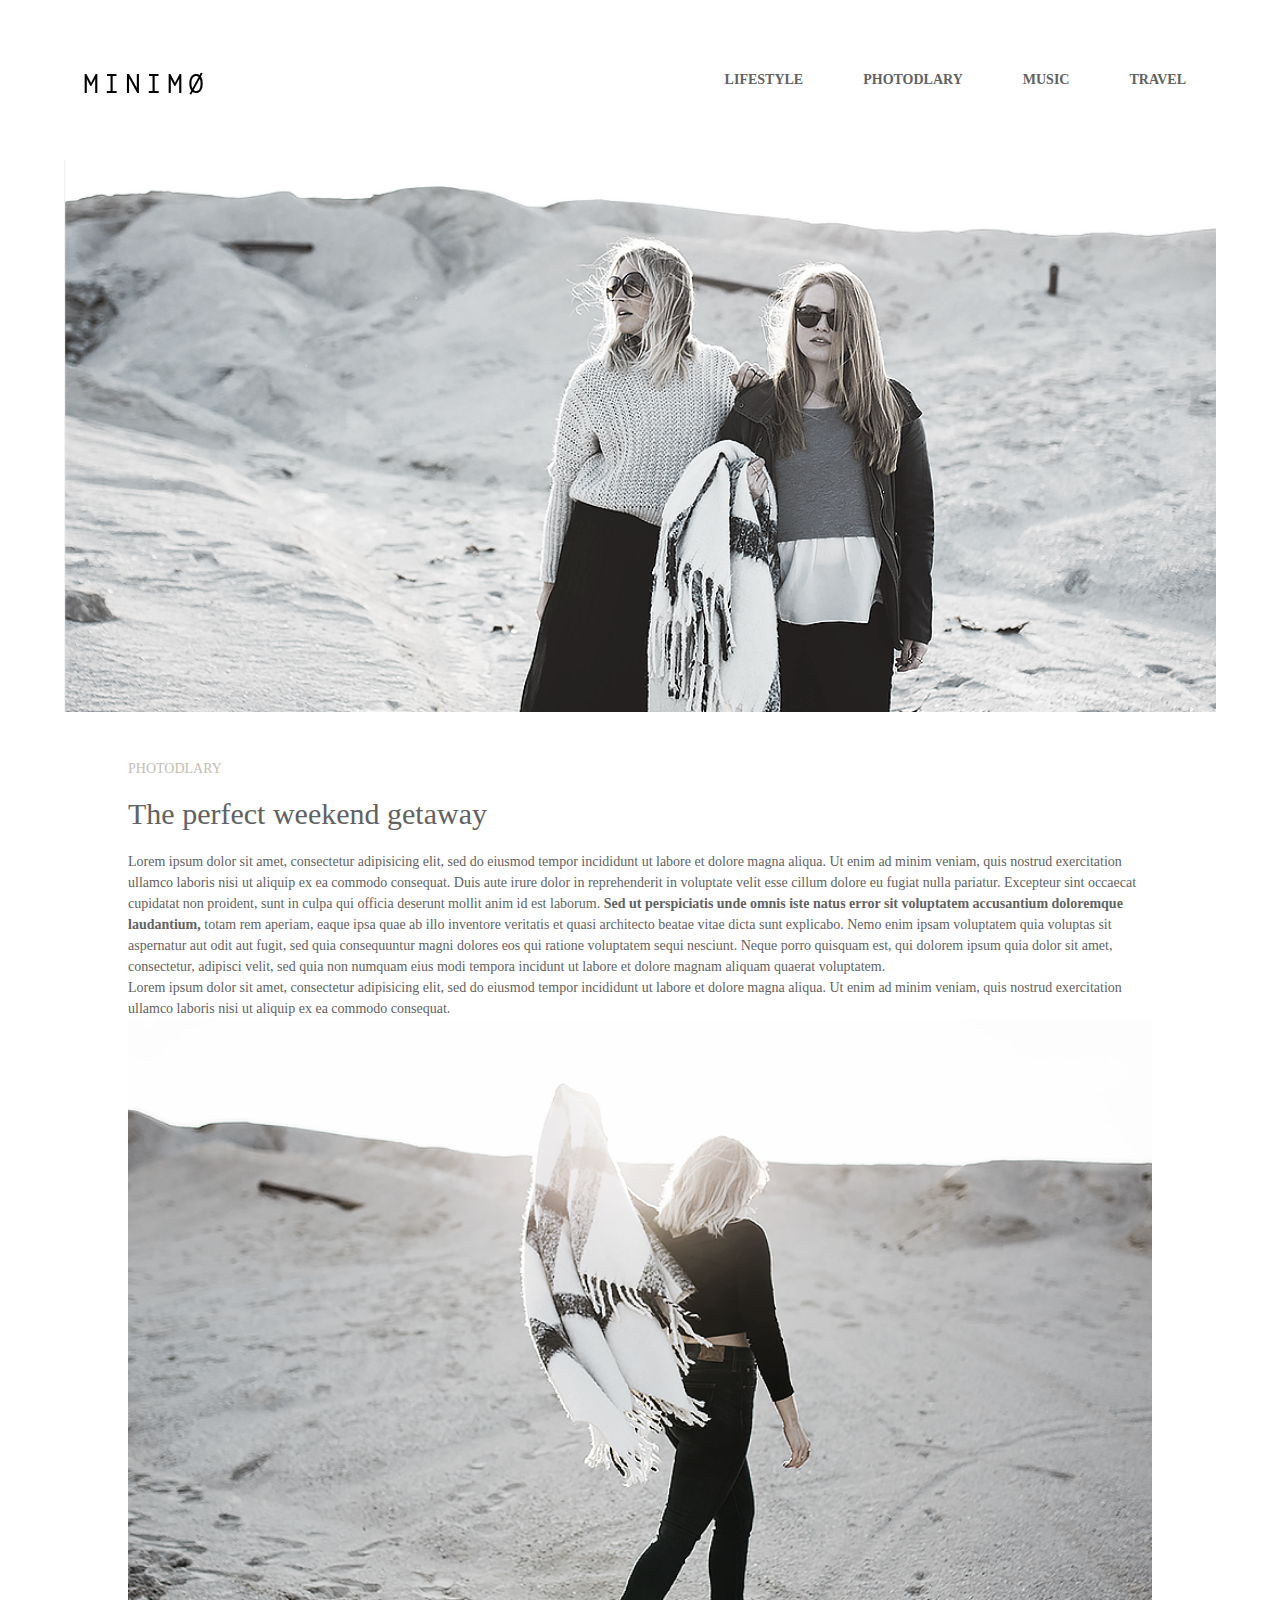
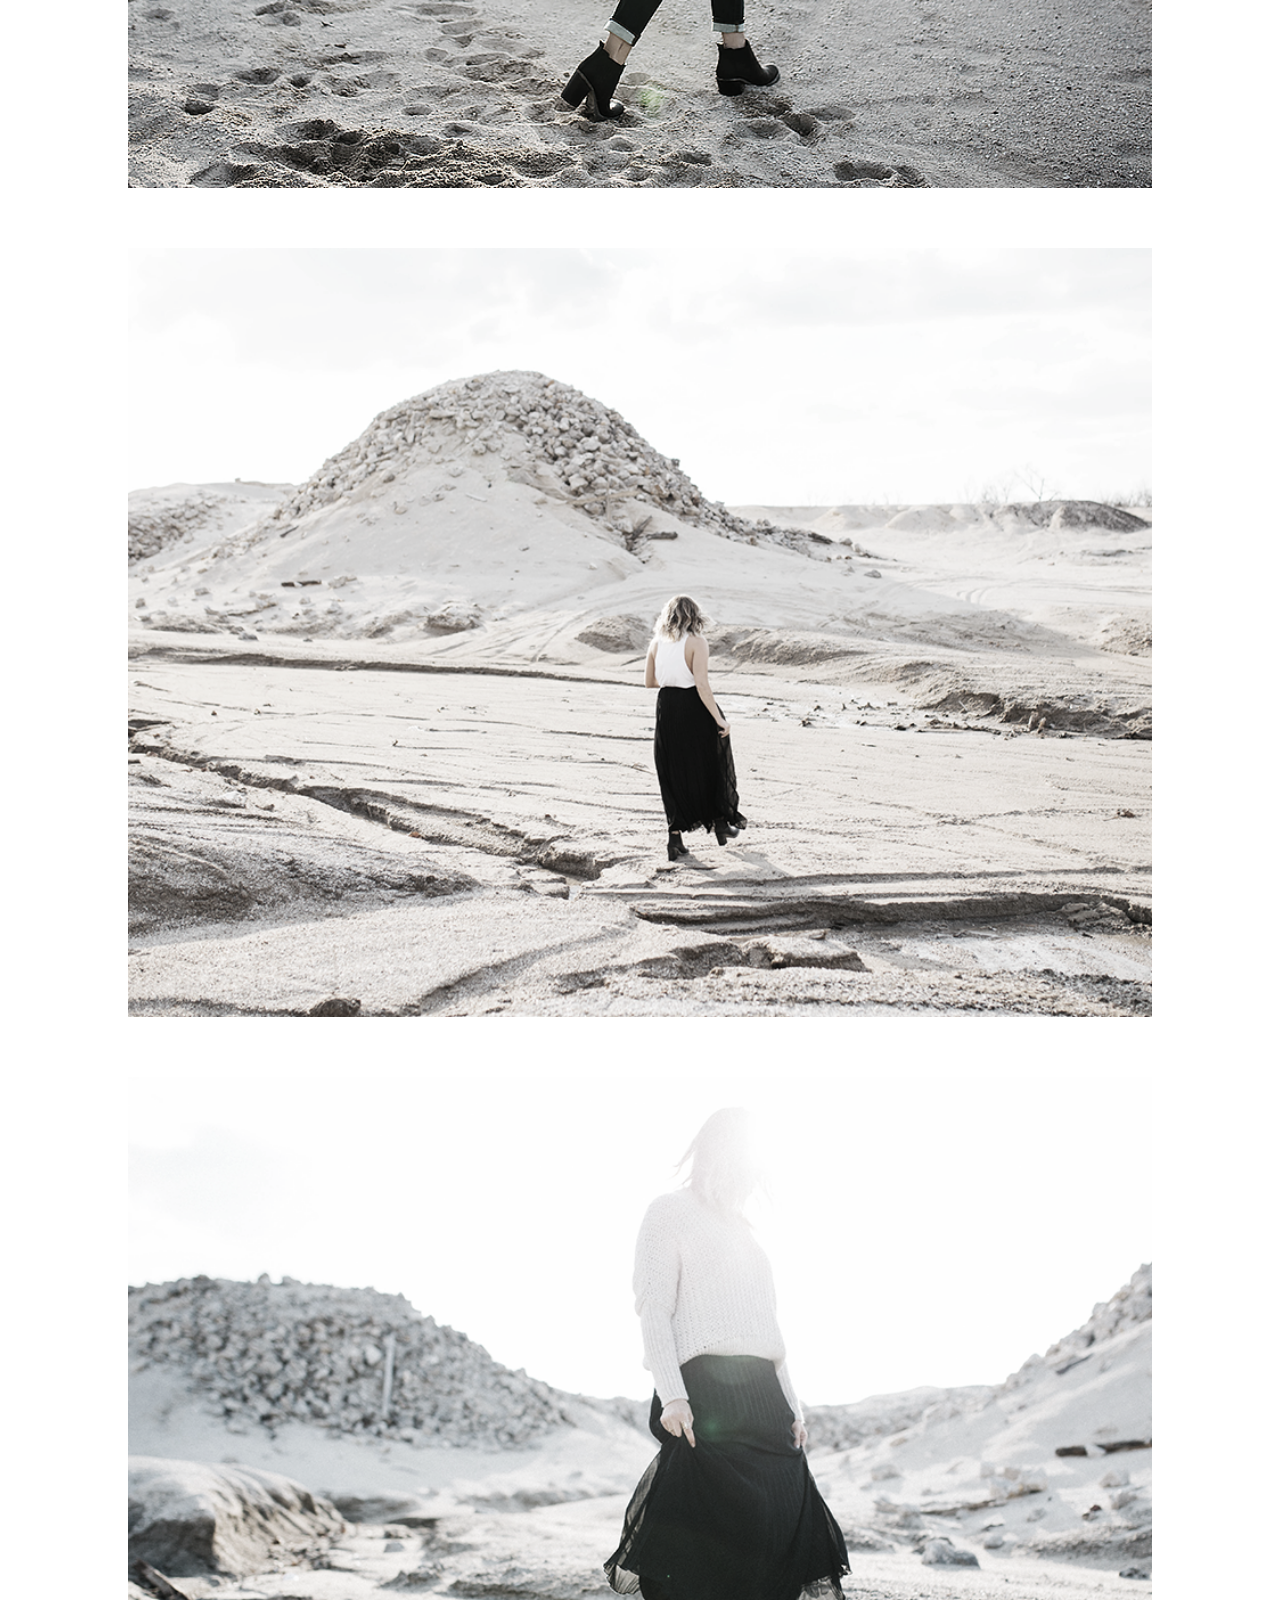
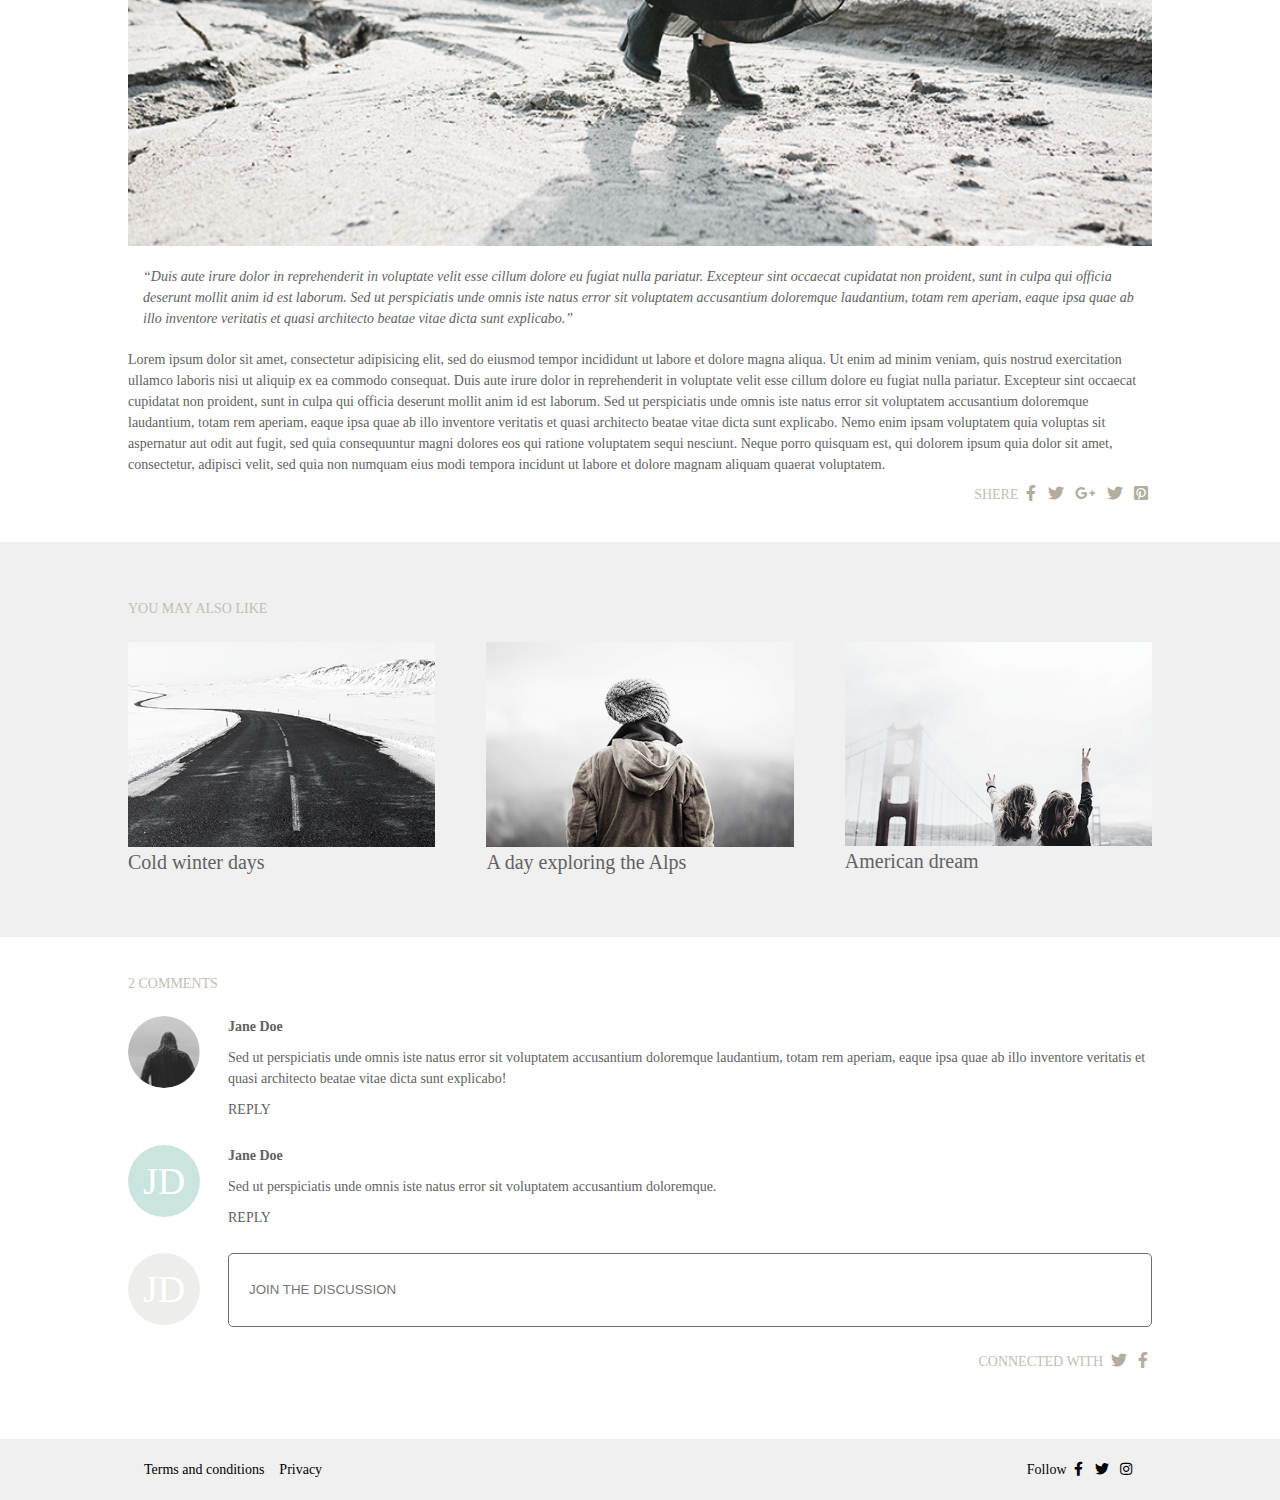
==== full-size.html @ 994823ac "ファイル追加" ====
<!DOCTYPE html>
<html lang="ja">

<head>
    <meta charset="UTF-8">
    <link rel="stylesheet" href="css/normalize.css">
    <link rel="stylesheet" href="css/style.css">
    <link rel="stylesheet" href="https://use.fontawesome.com/releases/v5.6.3/css/all.css">
    <meta name="viewport" content="width=device-width, initial-scale=1.0">
    <title>MINIMO</title>
</head>

<body>
    <header class="header">
        <div class="header-inner">
            <div class="header-logo">
                <a href="#">
                    <h1 class="header-ttl">
                        <img class="header-logo-img" src="img/minimo_logo.png" alt="">
                    </h1>
                </a>
            </div>
            <div class="header-menu">
                <menu>
                    <ul>
                        <li><a href="#">LIFESTYLE</a></li>
                        <li><a href="#">PHOTODLARY</a></li>
                        <li><a href="#">MUSIC</a></li>
                        <li><a href="#">TRAVEL</a></li>
                    </ul>
                </menu>
            </div>
        </div>
    </header>
    <section class="top-pic">
        <img src="img/cover_image.png" alt="">
    </section>

    <section class="photodiary">
        <div class="container">

            <h2 class="section-ttl">PHOTODLARY</h2>
            <h3 class="photodiary-ttl">The perfect weekend getaway</h3>
            <p>
                Lorem ipsum dolor sit amet, consectetur adipisicing elit,
                sed do eiusmod tempor incididunt ut labore et dolore magna aliqua.
                Ut enim ad minim veniam, quis nostrud exercitation ullamco laboris nisi ut aliquip ex ea commodo
                consequat.
                Duis aute irure dolor in reprehenderit in voluptate velit esse cillum dolore eu fugiat nulla pariatur.
                Excepteur sint occaecat cupidatat non proident, sunt in culpa qui officia deserunt mollit anim id est
                laborum.
                <b>Sed ut perspiciatis unde omnis iste natus error sit voluptatem accusantium doloremque laudantium,</b>
                totam rem aperiam,
                eaque ipsa quae ab illo inventore veritatis et quasi architecto beatae vitae dicta sunt explicabo.
                Nemo enim ipsam voluptatem quia voluptas sit aspernatur aut odit aut fugit, sed quia consequuntur magni
                dolores eos qui ratione voluptatem sequi nesciunt.
                Neque porro quisquam est, qui dolorem ipsum quia dolor sit amet, consectetur, adipisci velit,
                sed quia non numquam eius modi tempora incidunt ut labore et dolore magnam aliquam quaerat voluptatem.
            </p>
            <p>
                Lorem ipsum dolor sit amet, consectetur adipisicing elit, sed do eiusmod tempor incididunt ut labore et
                dolore magna aliqua. Ut enim ad minim veniam,
                quis nostrud exercitation ullamco laboris nisi ut aliquip ex ea commodo consequat.
            </p>
            <img class="mb-60" src="img/cover-image2.png" alt="">
            <img class="mb-60" src="img/Rettangolo 12.png" alt="">
            <img src="img/cover_image4.png" alt="砂漠を歩く女性の写真">
            <div class="itaric-wrapper">
                <i>
                    “Duis aute irure dolor in reprehenderit in voluptate velit esse cillum dolore eu fugiat nulla
                    pariatur.
                    Excepteur sint occaecat cupidatat non proident, sunt in culpa qui officia deserunt mollit anim id
                    est laborum.
                    Sed ut perspiciatis unde omnis iste natus error sit voluptatem accusantium doloremque laudantium,
                    totam rem aperiam, eaque ipsa quae ab illo inventore veritatis et quasi architecto beatae vitae
                    dicta sunt explicabo.”
                </i>
            </div>

            <p>
                Lorem ipsum dolor sit amet, consectetur adipisicing elit,
                sed do eiusmod tempor incididunt ut labore et dolore magna aliqua.
                Ut enim ad minim veniam, quis nostrud exercitation ullamco laboris nisi ut aliquip ex ea commodo
                consequat.
                Duis aute irure dolor in reprehenderit in voluptate velit esse cillum dolore eu fugiat nulla pariatur.
                Excepteur sint occaecat cupidatat non proident, sunt in culpa qui officia deserunt mollit anim id est
                laborum.
                Sed ut perspiciatis unde omnis iste natus error sit voluptatem accusantium doloremque laudantium,
                totam rem aperiam, eaque ipsa quae ab illo inventore veritatis et quasi architecto beatae vitae dicta
                sunt explicabo.
                Nemo enim ipsam voluptatem quia voluptas sit aspernatur aut odit aut fugit,
                sed quia consequuntur magni dolores eos qui ratione voluptatem sequi nesciunt.
                Neque porro quisquam est, qui dolorem ipsum quia dolor sit amet, consectetur, adipisci velit,
                sed quia non numquam eius modi tempora incidunt ut labore et dolore magnam aliquam quaerat voluptatem.
            </p>
            <div class="shere-wrapper">
                SHERE
                <i class="icon fab fa-facebook-f"></i>
                <i class="icon fab fa-twitter"></i>
                <i class="icon fab fa-google-plus-g"></i>
                <i class="icon fab fa-twitter"></i>
                <i class="icon fab fa-pinterest-square"></i>
            </div>
        </div>
    </section>

    <section class="recommend">
        <div class="container">
            <h2 class="section-ttl">YOU MAY ALSO LIKE</h2>
            <div class="flex-wrapper">
                <div class="recommend-content">
                    <img src="img/image6.png" alt="">
                    <h3>Cold winter days</h3>
                </div>
                <div class="recommend-content">
                    <img src="img/image4.png" alt="">
                    <h3>A day exploring the Alps</h3>
                </div>
                <div class="recommend-content">
                    <img src="img/image3.png" alt="">
                    <h3>American dream</h3>
                </div>
            </div>
        </div>
    </section>

    <section class="comment">
        <div class="container">
            <div class="comments-num">2 COMMENTS</div>
            <div class="comment-wrapper">
                <div class="comment-userpic">
                    <img class="user-icon" src="img/Livello2.png" alt="user icon">
                </div>
                <div class="comment-content">
                    <div class="user-name">
                        Jane Doe
                    </div>
                    <p class="comment-content-txt">
                        Sed ut perspiciatis unde omnis iste natus error sit voluptatem accusantium doloremque laudantium, totam rem aperiam, eaque ipsa quae ab illo inventore veritatis et quasi architecto beatae vitae dicta sunt explicabo!
                    </p>
                    <div class="comment-content-repiy">
                        <a href="#">REPLY</a>
                    </div>
                </div>
            </div>
            <div class="comment-wrapper">
                <div class="comment-userpic">
                    <div class="user-icon user-icon-green">JD</div>
                </div>
                <div class="comment-content">
                    <div class="user-name">
                        Jane Doe
                    </div>
                    <p class="comment-content-txt">
                        Sed ut perspiciatis unde omnis iste natus error sit voluptatem accusantium doloremque.
                    </p>
                    <div class="comment-content-repiy">
                        <a href="#">REPLY</a>
                    </div>
                </div>
            </div>
            <div class="comment-wrapper">
                <div class="comment-userpic">
                    <div class="user-icon">JD</div>
                </div>
                <div class="comment-content">
                    <input class="comment-post" type="text" name="comment" placeholder="JOIN THE DISCUSSION">
                </div>
            </div>
            <div class="shere-wrapper">
                CONNECTED WITH
                <i class="icon fab fa-twitter"></i>
                <i class="icon fab fa-facebook-f"></i>
            </div>
        </div>
    </section>


    <footer class="footer">
        <div class="footer-inner">
            <div class="footer-menu">
                <ul>
                    <li><a href="#">Terms and conditions</a></li>
                    <li><a href="#">Privacy</a></li>
                </ul>
            </div>
            <div class="sns-wrapper">
                Follow
                <i class="icon fab fa-facebook-f"></i>
                <i class="icon fab fa-twitter"></i>
                <i class="icon fab fa-instagram"></i>
            </div>
        </div>
    </footer>

</body>

</html>
---- css/style.css ----
body {
  line-height: 1.5;
  font-family: "Playfair Display";
  font-size: 14px;
  color: #626262;
}

@media screen and (max-width: 768px) {
  body {
    font-size: 15px;
  }
}

@media screen and (max-width: 576px) {
  body {
    fontsize: 13px;
  }
}

a {
  text-decoration: none;
  color: #626262;
}

a :hover {
  opacity: 0.7;
}

.container {
  width: 80%;
  max-width: 1080px;
  margin: auto;
}

@media screen and (max-width: 768px) {
  .container {
    width: 90%;
  }
}

@media screen and (max-width: 576px) {
  .container {
    width: 95%;
  }
}

.sub-text, .section-ttl, .shere-wrapper, .article .section-ttl a, .comments-num, .toppost-lists .comment-num {
  color: #c3beb2;
  font-family: "NotoSansCJKjp";
  font-size: 14px;
  line-height: 1.0;
}

.large-text {
  color: #626262;
  font-size: 30px;
}

.clear::after {
  content: "";
  clear: both;
  display: block;
}

.link-wrapper {
  margin: 30px 0;
}

.comment-link {
  color: #c3beb2;
  font-family: "NotoSansCJKjp";
  font-size: 14px;
  line-height: 1.0;
  margin-top: 50px;
}

.btn {
  color: #000;
  font-size: 16px;
  line-height: 2;
  padding: 15px;
  border: 1px solid #000;
}

.icon {
  padding: 0 4px;
  color: #b4ad9e;
}

.flex-wrapper, .flex-wrapper-nowrap {
  display: flex;
  flex-wrap: wrap;
  justify-content: space-between;
}

.flex-wrapper .photodiary, .flex-wrapper-nowrap .photodiary {
  width: -webkit-calc(100% - 300px);
  width: calc(100% - 300px);
}

.flex-wrapper-nowrap {
  flex-wrap: nowrap;
}

.itaric-wrapper {
  padding: 20px 15px;
}

.btn-contact {
  margin: auto;
  padding: 17px 81px;
  background-color: #f0f0f0;
}

.section-ttl {
  margin-top: 50px;
}

.mb-60 {
  margin-bottom: 60px;
}

.ta-l {
  text-align-last: left;
}

.theme-color-txt {
  color: #f0f0f0;
}

.sub-color-txt {
  color: #30d0ed;
}

.header {
  width: 100%;
  background-color: white;
}

.header-inner {
  height: 160px;
  width: 90%;
  margin: 0 auto;
  display: flex;
  flex: wrap;
  justify-content: space-between;
  align-items: center;
}

.header-inner .header-logo .header-ttl {
  color: #f0f0f0;
  font-weight: bold;
  font-size: 36px;
  line-height: 60px;
  padding-left: 20px;
}

.header-inner .header-menu {
  margin-left: auto;
}

.header-inner ul {
  display: flex;
  justify-content: space-between;
}

.header-inner ul li {
  line-height: 50px;
}

.header-inner ul li :hover {
  background-color: #706f6f;
  color: #c3beb2;
  opacity: 0.7;
}

.header-inner ul li a {
  color: #626262;
  height: 100%;
  font-size: 14px;
  font-weight: bold;
  line-height: 2;
  padding: 29px 30px;
}

.top-pic {
  width: 90%;
  margin: auto;
  max-width: 1300px;
}

.top-pic img {
  width: 100%;
}

@media screen and (max-width: 768px) {
  .top-pic {
    width: 100%;
  }
}

.photodiary {
  margin-top: 30px;
}

.photodiary-ttl {
  margin: 15px 0;
  font-size: 30px;
}

.shere-wrapper {
  margin: 10px 0;
  text-align: right;
  font-size: 14px;
}

.shere-wrapper i {
  font-size: 16px;
}

.article {
  margin-top: 120px;
}

.article-wrapper {
  display: flex;
  justify-content: space-between;
  flex-wrap: wrap;
}

.article-content {
  margin-bottom: 80px;
  width: 45%;
}

.article-content-ttl {
  font-size: 30px;
  line-height: 1.2;
  margin-top: 5px;
  margin-bottom: 20px;
}

.article-content-txt {
  overflow: hidden;
  height: 60px;
}

@media screen and (max-width: 768px) {
  .article-content {
    width: 48%;
  }
  .article-content-ttl {
    font-size: 24px;
  }
}

@media screen and (max-width: 576px) {
  .article-content {
    width: 100%;
  }
  .article-content-ttl {
    font-size: 20px;
  }
}

.article .section-ttl {
  margin-top: 24px;
}

.article .btn-wrapper {
  margin: 60px auto;
}

.signup {
  background-color: #f0f0f0;
  padding: 60px 0;
  text-align: center;
  margin: 90px 0;
}

.signup-mes {
  font-size: 30px;
  color: #000;
  padding-bottom: 50px;
}

.signup-content {
  border-bottom: 1px solid #000;
  width: 370px;
  margin: auto;
}

.signup-email {
  font-family: "Playfair Display";
  background: none;
  border: none;
  padding: 15px 5px;
  width: 85%;
}

.signup img {
  width: 10%;
}

@media screen and (max-width: 576px) {
  .signup-mes {
    font-size: 30px;
    color: #000;
    padding-bottom: 50px;
  }
  .signup-content {
    width: 90%;
    margin: auto;
  }
}

.recommend {
  background-color: #f0f0f0;
  margin-top: 40px;
  padding: 60px 0px;
}

.recommend .section-ttl {
  margin-top: 0;
  margin-bottom: 26px;
}

.recommend-content {
  width: 30%;
}

.recommend-content h3 {
  font-size: 20px;
}

.map {
  margin-top: 180px;
  margin-bottom: 240px;
}

.comment {
  margin-top: 40px;
}

.comments-num {
  margin-bottom: 25px;
}

.comment-wrapper {
  margin: 25px 0px;
  display: flex;
  justify-content: space-between;
  flex-wrap: nowrap;
}

.comment-userpic {
  width: 100px;
}

.comment-userpic .user-icon {
  width: 72px;
  height: 72px;
  line-height: 72px;
  font-size: 38px;
  font-family: Ubuntu;
  text-align: center;
  color: white;
  border-radius: 36px;
  background-color: #ededea;
}

.comment-userpic .user-icon-green {
  background-color: #cae5e0;
}

.comment-content {
  width: -webkit-calc(100% - 100px);
  width: calc(100% - 100px);
}

.comment-content .user-name {
  font-weight: bold;
  font-size: 14px;
  margin-bottom: 10px;
}

.comment-content-txt {
  line-height: 1.5;
  min-height: 30px;
  padding-bottom: 10px;
}

.comment-post {
  width: 100%;
  height: 74px;
  border-radius: 5px;
  line-height: 74px;
  padding-left: 20px;
  border: 1px solid #706f6f;
}

.side {
  margin-top: 60px;
  width: 260px;
}

.about-ttl {
  margin: 15px 0;
  font-size: 24px;
}

.about-txt {
  font-size: 12px;
  height: 50px;
  overflow: hidden;
  margin-bottom: 20px;
}

.about .shere-wrapper {
  text-align-last: left;
}

.toppost {
  margin-top: 40px;
}

.toppost-lists {
  list-style: disc;
  list-style-position: inside;
  font-size: 16px;
}

.toppost-lists-content {
  margin: 13px 0;
}

.toppost-lists .comment-num {
  font-size: 12px;
  margin-top: 5px;
}

.ad {
  margin-top: 50px;
}

.footer {
  background-color: #f0f0f0;
  color: #000;
  margin-top: 70px;
  padding: 20px;
  font-size: 14px;
}

.footer-inner {
  display: flex;
  justify-content: space-between;
  margin: auto;
  width: 80%;
}

.footer a {
  color: #000;
}

.footer .icon {
  color: #000;
}

.footer-menu {
  width: 350px;
}

.footer-menu ul {
  display: flex;
  justify-content: start;
}

.footer-menu ul li {
  font-size: 14px;
  margin-right: 15px;
}

.footer-menu ul li:last-child {
  border-right: none;
}
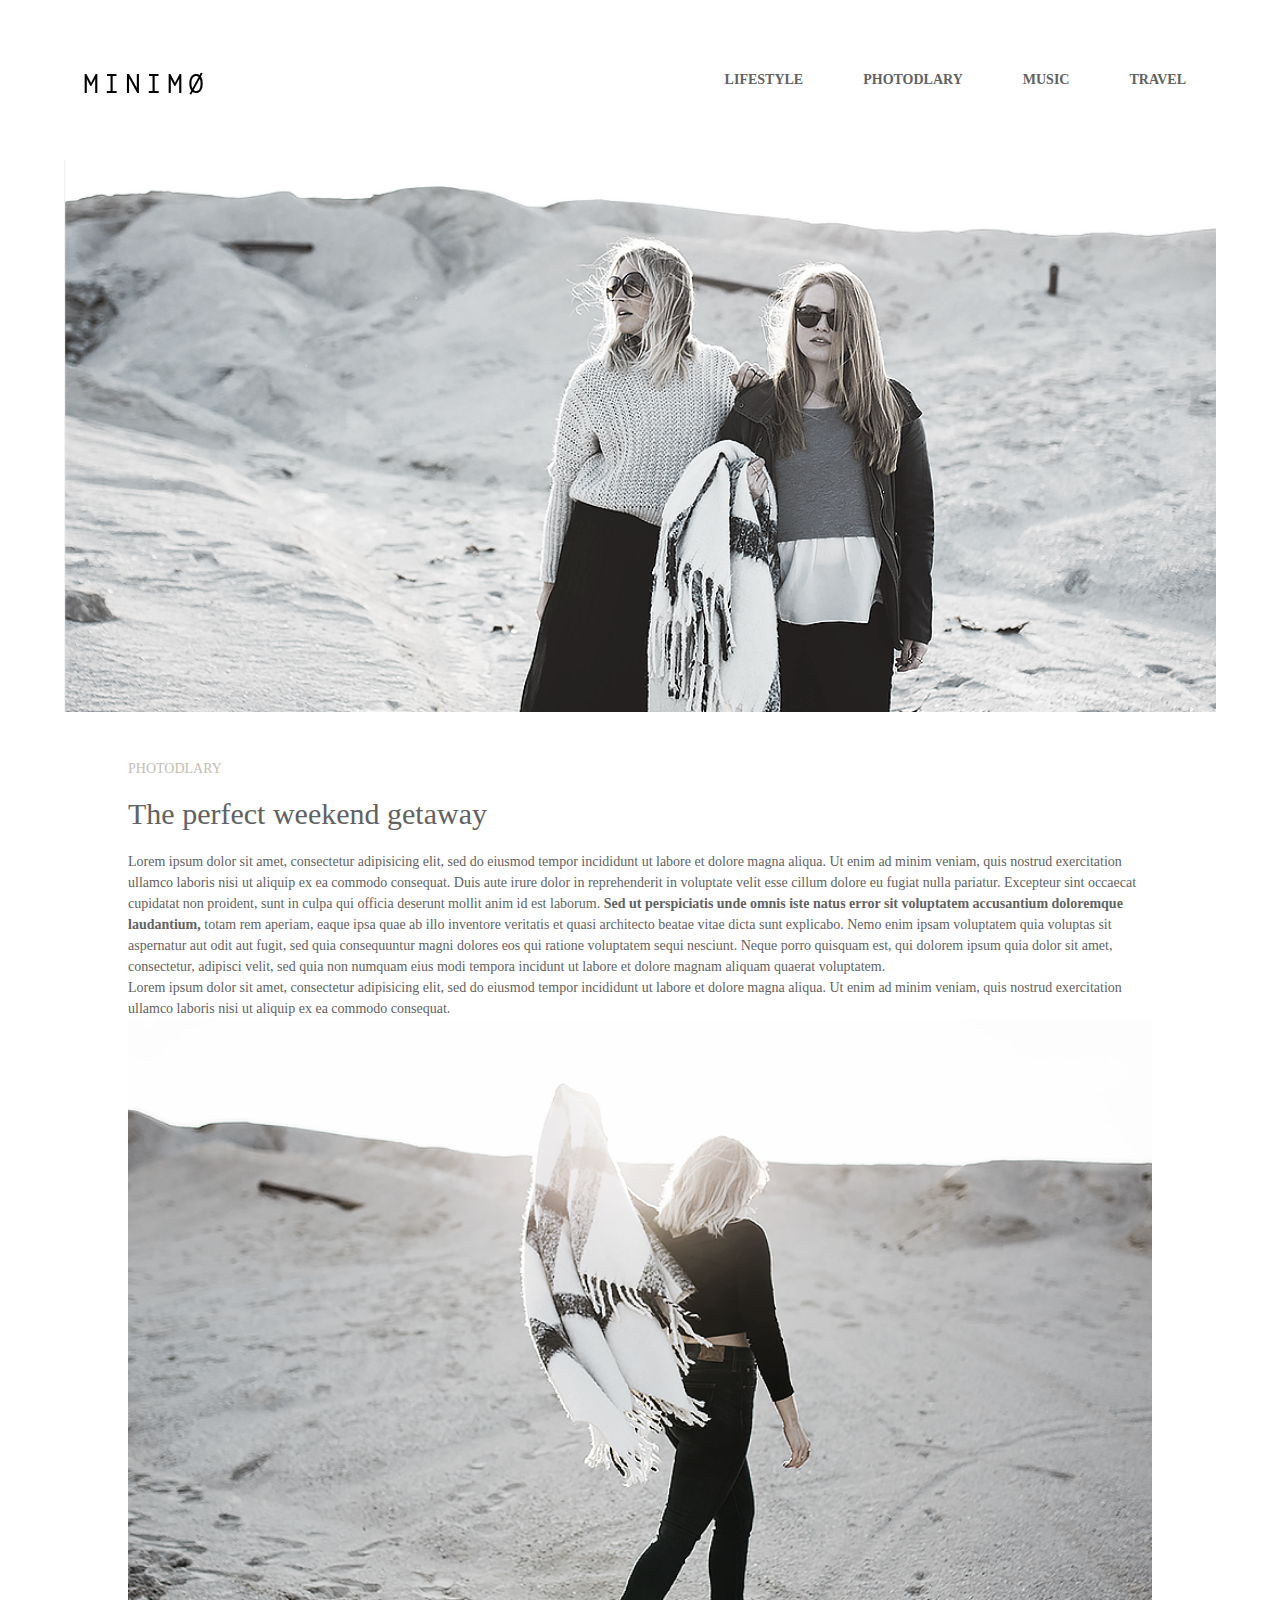
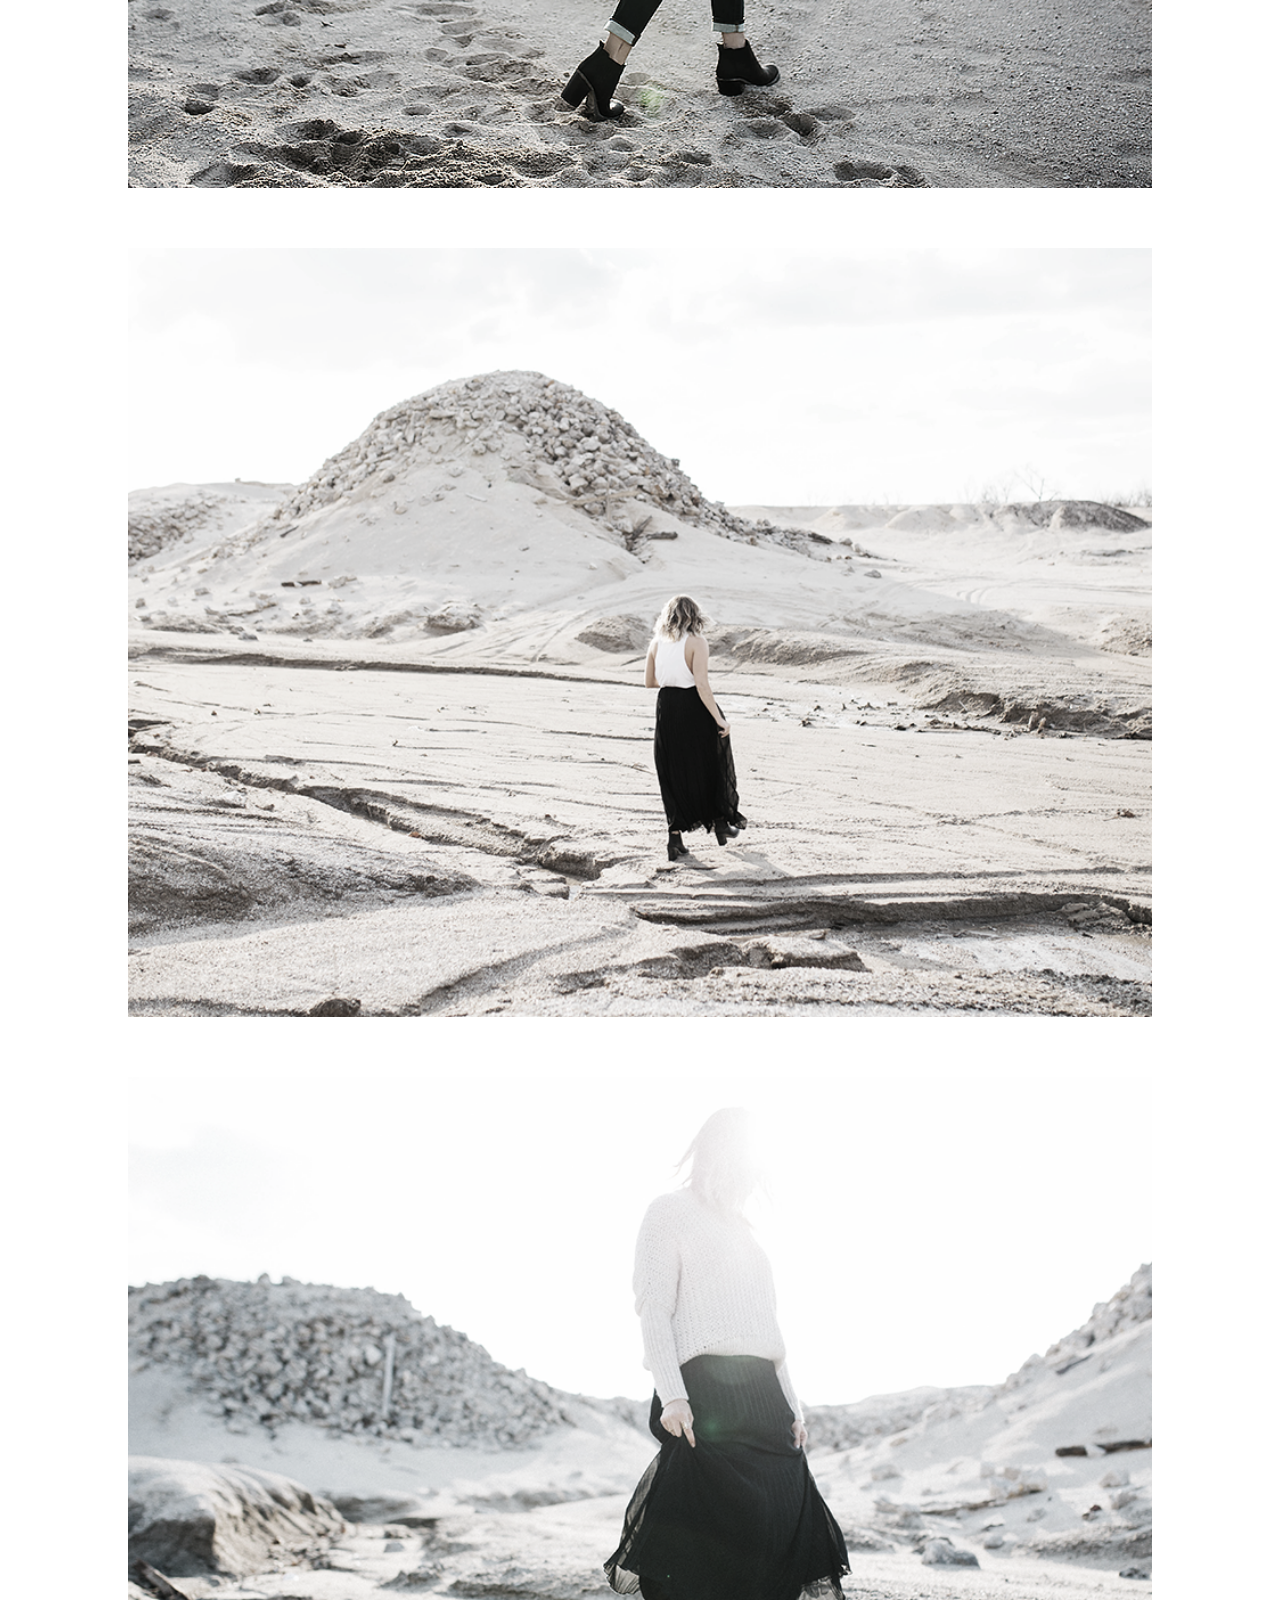
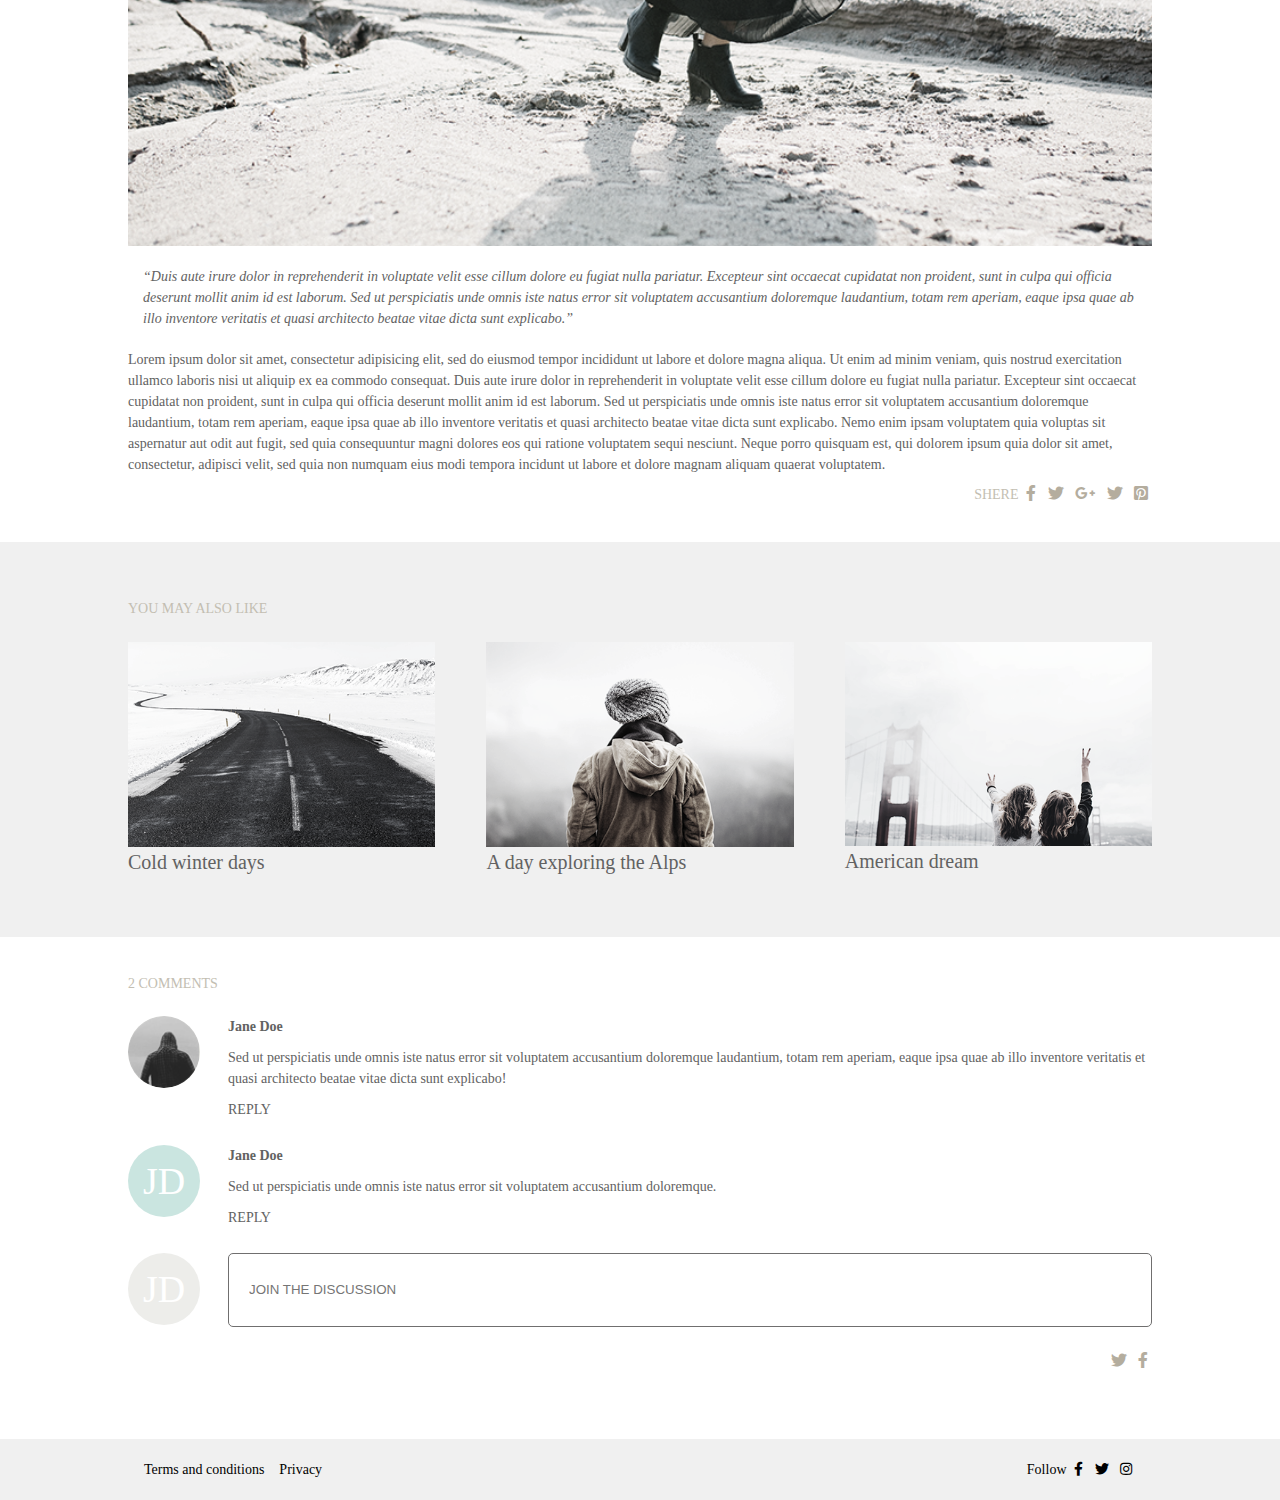
==== commit 65b6f73d: "レスポンシブ完了" ====
--- a/full-size.html
+++ b/full-size.html
@@ -11,188 +11,231 @@
 </head>
 
 <body>
-    <header class="header">
-        <div class="header-inner">
-            <div class="header-logo">
-                <a href="#">
-                    <h1 class="header-ttl">
-                        <img class="header-logo-img" src="img/minimo_logo.png" alt="">
-                    </h1>
-                </a>
-            </div>
-            <div class="header-menu">
-                <menu>
-                    <ul>
-                        <li><a href="#">LIFESTYLE</a></li>
-                        <li><a href="#">PHOTODLARY</a></li>
-                        <li><a href="#">MUSIC</a></li>
-                        <li><a href="#">TRAVEL</a></li>
-                    </ul>
-                </menu>
-            </div>
+    <div class="wrapper">
+        <header class="header">
+            <div class="header-inner">
+                <div class="header-logo">
+                    <a href="#">
+                        <h1 class="header-ttl">
+                            <img class="header-logo-img" src="img/minimo_logo.png" alt="">
+                        </h1>
+                    </a>
+                </div>
+                <div class="header-menu">
+                    <menu class="pc">
+                        <ul>
+                            <li><a href="#">LIFESTYLE</a></li>
+                            <li><a href="#">PHOTODLARY</a></li>
+                            <li><a href="#">MUSIC</a></li>
+                            <li><a href="#">TRAVEL</a></li>
+                        </ul>
+                    </menu>
+                    <div id="headder_toggle" class="header_toggle sp">
+                        <div id="headder_toggle_line" class="line"></div>
+                    </div>
+                </div>
+            </div>
+        </header>
+        <div id="menu-sp" class="header-menu-sp mask-cir sp">
+            <ul>
+                <li><a href="#">LIFESTYLE</a></li>
+                <li><a href="#">PHOTODLARY</a></li>
+                <li><a href="#">MUSIC</a></li>
+                <li><a href="#">TRAVEL</a></li>
+            </ul>
         </div>
-    </header>
-    <section class="top-pic">
-        <img src="img/cover_image.png" alt="">
-    </section>
-
-    <section class="photodiary">
-        <div class="container">
-
-            <h2 class="section-ttl">PHOTODLARY</h2>
-            <h3 class="photodiary-ttl">The perfect weekend getaway</h3>
-            <p>
-                Lorem ipsum dolor sit amet, consectetur adipisicing elit,
-                sed do eiusmod tempor incididunt ut labore et dolore magna aliqua.
-                Ut enim ad minim veniam, quis nostrud exercitation ullamco laboris nisi ut aliquip ex ea commodo
-                consequat.
-                Duis aute irure dolor in reprehenderit in voluptate velit esse cillum dolore eu fugiat nulla pariatur.
-                Excepteur sint occaecat cupidatat non proident, sunt in culpa qui officia deserunt mollit anim id est
-                laborum.
-                <b>Sed ut perspiciatis unde omnis iste natus error sit voluptatem accusantium doloremque laudantium,</b>
-                totam rem aperiam,
-                eaque ipsa quae ab illo inventore veritatis et quasi architecto beatae vitae dicta sunt explicabo.
-                Nemo enim ipsam voluptatem quia voluptas sit aspernatur aut odit aut fugit, sed quia consequuntur magni
-                dolores eos qui ratione voluptatem sequi nesciunt.
-                Neque porro quisquam est, qui dolorem ipsum quia dolor sit amet, consectetur, adipisci velit,
-                sed quia non numquam eius modi tempora incidunt ut labore et dolore magnam aliquam quaerat voluptatem.
-            </p>
-            <p>
-                Lorem ipsum dolor sit amet, consectetur adipisicing elit, sed do eiusmod tempor incididunt ut labore et
-                dolore magna aliqua. Ut enim ad minim veniam,
-                quis nostrud exercitation ullamco laboris nisi ut aliquip ex ea commodo consequat.
-            </p>
-            <img class="mb-60" src="img/cover-image2.png" alt="">
-            <img class="mb-60" src="img/Rettangolo 12.png" alt="">
-            <img src="img/cover_image4.png" alt="砂漠を歩く女性の写真">
-            <div class="itaric-wrapper">
-                <i>
-                    “Duis aute irure dolor in reprehenderit in voluptate velit esse cillum dolore eu fugiat nulla
+        <section class="top-pic">
+            <img src="img/cover_image.png" alt="">
+        </section>
+
+        <section class="photodiary">
+            <div class="container">
+
+                <h2 class="section-ttl">PHOTODLARY</h2>
+                <h3 class="photodiary-ttl">The perfect weekend getaway</h3>
+                <p>
+                    Lorem ipsum dolor sit amet, consectetur adipisicing elit,
+                    sed do eiusmod tempor incididunt ut labore et dolore magna aliqua.
+                    Ut enim ad minim veniam, quis nostrud exercitation ullamco laboris nisi ut aliquip ex ea commodo
+                    consequat.
+                    Duis aute irure dolor in reprehenderit in voluptate velit esse cillum dolore eu fugiat nulla
                     pariatur.
                     Excepteur sint occaecat cupidatat non proident, sunt in culpa qui officia deserunt mollit anim id
-                    est laborum.
+                    est
+                    laborum.
+                    <b>Sed ut perspiciatis unde omnis iste natus error sit voluptatem accusantium doloremque
+                        laudantium,</b>
+                    totam rem aperiam,
+                    eaque ipsa quae ab illo inventore veritatis et quasi architecto beatae vitae dicta sunt explicabo.
+                    Nemo enim ipsam voluptatem quia voluptas sit aspernatur aut odit aut fugit, sed quia consequuntur
+                    magni
+                    dolores eos qui ratione voluptatem sequi nesciunt.
+                    Neque porro quisquam est, qui dolorem ipsum quia dolor sit amet, consectetur, adipisci velit,
+                    sed quia non numquam eius modi tempora incidunt ut labore et dolore magnam aliquam quaerat
+                    voluptatem.
+                </p>
+                <p>
+                    Lorem ipsum dolor sit amet, consectetur adipisicing elit, sed do eiusmod tempor incididunt ut labore
+                    et
+                    dolore magna aliqua. Ut enim ad minim veniam,
+                    quis nostrud exercitation ullamco laboris nisi ut aliquip ex ea commodo consequat.
+                </p>
+                <img class="mb-60" src="img/cover-image2.png" alt="">
+                <img class="mb-60" src="img/Rettangolo 12.png" alt="">
+                <img src="img/cover_image4.png" alt="砂漠を歩く女性の写真">
+                <div class="itaric-wrapper">
+                    <i>
+                        “Duis aute irure dolor in reprehenderit in voluptate velit esse cillum dolore eu fugiat nulla
+                        pariatur.
+                        Excepteur sint occaecat cupidatat non proident, sunt in culpa qui officia deserunt mollit anim
+                        id
+                        est laborum.
+                        Sed ut perspiciatis unde omnis iste natus error sit voluptatem accusantium doloremque
+                        laudantium,
+                        totam rem aperiam, eaque ipsa quae ab illo inventore veritatis et quasi architecto beatae vitae
+                        dicta sunt explicabo.”
+                    </i>
+                </div>
+
+                <p>
+                    Lorem ipsum dolor sit amet, consectetur adipisicing elit,
+                    sed do eiusmod tempor incididunt ut labore et dolore magna aliqua.
+                    Ut enim ad minim veniam, quis nostrud exercitation ullamco laboris nisi ut aliquip ex ea commodo
+                    consequat.
+                    Duis aute irure dolor in reprehenderit in voluptate velit esse cillum dolore eu fugiat nulla
+                    pariatur.
+                    Excepteur sint occaecat cupidatat non proident, sunt in culpa qui officia deserunt mollit anim id
+                    est
+                    laborum.
                     Sed ut perspiciatis unde omnis iste natus error sit voluptatem accusantium doloremque laudantium,
                     totam rem aperiam, eaque ipsa quae ab illo inventore veritatis et quasi architecto beatae vitae
-                    dicta sunt explicabo.”
-                </i>
-            </div>
-
-            <p>
-                Lorem ipsum dolor sit amet, consectetur adipisicing elit,
-                sed do eiusmod tempor incididunt ut labore et dolore magna aliqua.
-                Ut enim ad minim veniam, quis nostrud exercitation ullamco laboris nisi ut aliquip ex ea commodo
-                consequat.
-                Duis aute irure dolor in reprehenderit in voluptate velit esse cillum dolore eu fugiat nulla pariatur.
-                Excepteur sint occaecat cupidatat non proident, sunt in culpa qui officia deserunt mollit anim id est
-                laborum.
-                Sed ut perspiciatis unde omnis iste natus error sit voluptatem accusantium doloremque laudantium,
-                totam rem aperiam, eaque ipsa quae ab illo inventore veritatis et quasi architecto beatae vitae dicta
-                sunt explicabo.
-                Nemo enim ipsam voluptatem quia voluptas sit aspernatur aut odit aut fugit,
-                sed quia consequuntur magni dolores eos qui ratione voluptatem sequi nesciunt.
-                Neque porro quisquam est, qui dolorem ipsum quia dolor sit amet, consectetur, adipisci velit,
-                sed quia non numquam eius modi tempora incidunt ut labore et dolore magnam aliquam quaerat voluptatem.
-            </p>
-            <div class="shere-wrapper">
-                SHERE
-                <i class="icon fab fa-facebook-f"></i>
-                <i class="icon fab fa-twitter"></i>
-                <i class="icon fab fa-google-plus-g"></i>
-                <i class="icon fab fa-twitter"></i>
-                <i class="icon fab fa-pinterest-square"></i>
-            </div>
-        </div>
-    </section>
-
-    <section class="recommend">
-        <div class="container">
-            <h2 class="section-ttl">YOU MAY ALSO LIKE</h2>
-            <div class="flex-wrapper">
-                <div class="recommend-content">
-                    <img src="img/image6.png" alt="">
-                    <h3>Cold winter days</h3>
-                </div>
-                <div class="recommend-content">
-                    <img src="img/image4.png" alt="">
-                    <h3>A day exploring the Alps</h3>
-                </div>
-                <div class="recommend-content">
-                    <img src="img/image3.png" alt="">
-                    <h3>American dream</h3>
-                </div>
-            </div>
-        </div>
-    </section>
-
-    <section class="comment">
-        <div class="container">
-            <div class="comments-num">2 COMMENTS</div>
-            <div class="comment-wrapper">
-                <div class="comment-userpic">
-                    <img class="user-icon" src="img/Livello2.png" alt="user icon">
-                </div>
-                <div class="comment-content">
-                    <div class="user-name">
-                        Jane Doe
-                    </div>
-                    <p class="comment-content-txt">
-                        Sed ut perspiciatis unde omnis iste natus error sit voluptatem accusantium doloremque laudantium, totam rem aperiam, eaque ipsa quae ab illo inventore veritatis et quasi architecto beatae vitae dicta sunt explicabo!
-                    </p>
-                    <div class="comment-content-repiy">
-                        <a href="#">REPLY</a>
-                    </div>
-                </div>
-            </div>
-            <div class="comment-wrapper">
-                <div class="comment-userpic">
-                    <div class="user-icon user-icon-green">JD</div>
-                </div>
-                <div class="comment-content">
-                    <div class="user-name">
-                        Jane Doe
-                    </div>
-                    <p class="comment-content-txt">
-                        Sed ut perspiciatis unde omnis iste natus error sit voluptatem accusantium doloremque.
-                    </p>
-                    <div class="comment-content-repiy">
-                        <a href="#">REPLY</a>
-                    </div>
-                </div>
-            </div>
-            <div class="comment-wrapper">
-                <div class="comment-userpic">
-                    <div class="user-icon">JD</div>
-                </div>
-                <div class="comment-content">
-                    <input class="comment-post" type="text" name="comment" placeholder="JOIN THE DISCUSSION">
-                </div>
-            </div>
-            <div class="shere-wrapper">
-                CONNECTED WITH
-                <i class="icon fab fa-twitter"></i>
-                <i class="icon fab fa-facebook-f"></i>
-            </div>
-        </div>
-    </section>
-
-
-    <footer class="footer">
-        <div class="footer-inner">
-            <div class="footer-menu">
-                <ul>
-                    <li><a href="#">Terms and conditions</a></li>
-                    <li><a href="#">Privacy</a></li>
-                </ul>
-            </div>
-            <div class="sns-wrapper">
-                Follow
-                <i class="icon fab fa-facebook-f"></i>
-                <i class="icon fab fa-twitter"></i>
-                <i class="icon fab fa-instagram"></i>
-            </div>
-        </div>
-    </footer>
-
+                    dicta
+                    sunt explicabo.
+                    Nemo enim ipsam voluptatem quia voluptas sit aspernatur aut odit aut fugit,
+                    sed quia consequuntur magni dolores eos qui ratione voluptatem sequi nesciunt.
+                    Neque porro quisquam est, qui dolorem ipsum quia dolor sit amet, consectetur, adipisci velit,
+                    sed quia non numquam eius modi tempora incidunt ut labore et dolore magnam aliquam quaerat
+                    voluptatem.
+                </p>
+                <div class="shere-wrapper">
+                    SHERE
+                    <a href="#">
+                        <i class="icon fab fa-facebook-f"></i>
+                    </a>
+                    <a href="#">
+                        <i class="icon fab fa-twitter"></i>
+                    </a>
+                    <a href="#">
+                        <i class="icon fab fa-google-plus-g"></i>
+                    </a>
+                    <a href="#">
+                        <i class="icon fab fa-twitter"></i>
+                    </a>
+                    <a href="#">
+                        <i class="icon fab fa-pinterest-square"></i>
+                    </a>
+                </div>
+            </div>
+        </section>
+
+        <section class="recommend">
+            <div class="container">
+                <h2 class="section-ttl">YOU MAY ALSO LIKE</h2>
+                <div class="flex-wrapper">
+                    <a href="#" class="recommend-content">
+                        <img src="img/image6.png" alt="">
+                        <h3>Cold winter days</h3>
+                    </a>
+                    <a href="#" class="recommend-content">
+                        <img src="img/image4.png" alt="">
+                        <h3>A day exploring the Alps</h3>
+                    </a>
+                    <a href="#" class="recommend-content">
+                        <img src="img/image3.png" alt="">
+                        <h3>American dream</h3>
+                    </a>
+                </div>
+            </div>
+        </section>
+
+        <section class="comment">
+            <div class="container">
+                <div class="comments-num">2 COMMENTS</div>
+                <div class="comment-wrapper">
+                    <div class="comment-userpic">
+                        <img class="user-icon" src="img/Livello2.png" alt="user icon">
+                    </div>
+                    <div class="comment-content">
+                        <div class="user-name">
+                            Jane Doe
+                        </div>
+                        <p class="comment-content-txt">
+                            Sed ut perspiciatis unde omnis iste natus error sit voluptatem accusantium doloremque
+                            laudantium, totam rem aperiam, eaque ipsa quae ab illo inventore veritatis et quasi
+                            architecto beatae vitae dicta sunt explicabo!
+                        </p>
+                        <div class="comment-content-repiy">
+                            <a href="#">REPLY</a>
+                        </div>
+                    </div>
+                </div>
+                <div class="comment-wrapper">
+                    <div class="comment-userpic">
+                        <div class="user-icon user-icon-green">JD</div>
+                    </div>
+                    <div class="comment-content">
+                        <div class="user-name">
+                            Jane Doe
+                        </div>
+                        <p class="comment-content-txt">
+                            Sed ut perspiciatis unde omnis iste natus error sit voluptatem accusantium doloremque.
+                        </p>
+                        <div class="comment-content-repiy">
+                            <a href="#">REPLY</a>
+                        </div>
+                    </div>
+                </div>
+                <div class="comment-wrapper">
+                    <div class="comment-userpic">
+                        <div class="user-icon">JD</div>
+                    </div>
+                    <div class="comment-content">
+                        <input class="comment-post" type="text" name="comment" placeholder="JOIN THE DISCUSSION">
+                    </div>
+                </div>
+                <div class="shere-wrapper">
+                    <a href="#">
+                        <i class="icon fab fa-twitter"></i>
+                    </a>
+                    <a href="#">
+                        <i class="icon fab fa-facebook-f"></i>
+                    </a>
+            </div>
+        </section>
+
+
+        <footer class="footer">
+            <div class="footer-inner">
+                <div class="footer-menu">
+                    <ul>
+                        <li><a href="#">Terms and conditions</a></li>
+                        <li><a href="#">Privacy</a></li>
+                    </ul>
+                </div>
+                <div class="sns-wrapper">
+                    Follow
+                    <a href="#"><i class="icon fab fa-facebook-f"></i>
+                    </a>
+                    <a href="#"><i class="icon fab fa-twitter"></i>
+                    </a>
+                    <a href="#"><i class="icon fab fa-instagram"></i>
+                    </a>
+                </div>
+            </div>
+        </footer>
+    </div>
+    <script src="https://ajax.googleapis.com/ajax/libs/jquery/1.11.3/jquery.min.js"></script>
+    <script src="js/script.js"></script>
 </body>
 
 </html>--- a/css/style.css
+++ b/css/style.css
@@ -1,3 +1,24 @@
+@keyframes translate_r_100 {
+  0% {
+    transform: translateX(0px);
+  }
+  60% {
+    transform: translateX(-105%);
+  }
+  100% {
+    transform: translateX(-100%);
+  }
+}
+
+@keyframes translate_l_100 {
+  0% {
+    transform: translateX(-100%);
+  }
+  100% {
+    transform: translateX(0%);
+  }
+}
+
 body {
   line-height: 1.5;
   font-family: "Playfair Display";
@@ -13,7 +34,7 @@
 
 @media screen and (max-width: 576px) {
   body {
-    fontsize: 13px;
+    font-size: 13px;
   }
 }
 
@@ -24,6 +45,26 @@
 
 a :hover {
   opacity: 0.7;
+}
+
+.pc {
+  display: block;
+}
+
+@media screen and (max-width: 768px) {
+  .pc {
+    display: none;
+  }
+}
+
+.sp {
+  display: none;
+}
+
+@media screen and (max-width: 768px) {
+  .sp {
+    display: block;
+  }
 }
 
 .container {
@@ -48,7 +89,7 @@
   color: #c3beb2;
   font-family: "NotoSansCJKjp";
   font-size: 14px;
-  line-height: 1.0;
+  line-height: 1;
 }
 
 .large-text {
@@ -70,7 +111,7 @@
   color: #c3beb2;
   font-family: "NotoSansCJKjp";
   font-size: 14px;
-  line-height: 1.0;
+  line-height: 1;
   margin-top: 50px;
 }
 
@@ -80,6 +121,12 @@
   line-height: 2;
   padding: 15px;
   border: 1px solid #000;
+  transition: 1s;
+}
+
+.btn-more:hover {
+  background-color: #000;
+  color: #c3beb2;
 }
 
 .icon {
@@ -98,6 +145,13 @@
   width: calc(100% - 300px);
 }
 
+@media screen and (max-width: 768px) {
+  .flex-wrapper .photodiary, .flex-wrapper-nowrap .photodiary {
+    width: 100%;
+    margin-bottom: 120px;
+  }
+}
+
 .flex-wrapper-nowrap {
   flex-wrap: nowrap;
 }
@@ -134,7 +188,10 @@
 
 .header {
   width: 100%;
-  background-color: white;
+  position: fixed;
+  z-index: 10001;
+  top: 0;
+  background-color: #ffffff;
 }
 
 .header-inner {
@@ -157,6 +214,58 @@
 
 .header-inner .header-menu {
   margin-left: auto;
+  cursor: pointer;
+}
+
+.header-inner .header-menu .header_toggle {
+  height: 36px;
+  padding: 12px 0;
+}
+
+.header-inner .header-menu .line {
+  content: "";
+  top: 10px;
+  width: 40px;
+  height: 2px;
+  background-color: #000;
+  position: relative;
+  transition: 1s;
+}
+
+.header-inner .header-menu .line::before {
+  content: "";
+  transition: 1s;
+  position: absolute;
+  width: 40px;
+  height: 2px;
+  background-color: #000;
+  transform: translateY(-10px);
+}
+
+.header-inner .header-menu .line::after {
+  content: "";
+  transition: 1s;
+  position: absolute;
+  width: 40px;
+  height: 2px;
+  background-color: #000;
+  transform: translateY(10px);
+}
+
+.header-inner .header-menu .rotate {
+  transition: 1s;
+  transform: rotate(45deg);
+}
+
+.header-inner .header-menu .rotate::before {
+  transition: 1s;
+  transform: translateY(0px);
+}
+
+.header-inner .header-menu .rotate::after {
+  top: 0px;
+  transition: 1s;
+  transform: translateY(0px) rotate(90deg);
 }
 
 .header-inner ul {
@@ -183,10 +292,45 @@
   padding: 29px 30px;
 }
 
+@media screen and (max-width: 768px) {
+  .header-inner {
+    height: 60px;
+  }
+}
+
+.header-menu-sp {
+  top: 0;
+  width: 100vw;
+  height: 100vh;
+  position: fixed;
+  background-color: whitesmoke;
+  z-index: 10000;
+  margin-left: 100%;
+  padding-left: 60px;
+}
+
+.header-menu-sp ul {
+  margin-top: 25%;
+}
+
+.header-menu-sp ul li {
+  font-size: 20px;
+  margin-bottom: 20px;
+}
+
+.menu_slidein {
+  animation: translate_r_100 1s forwards;
+}
+
+.menu_slideout {
+  animation: translate_l_100 1s forwards;
+}
+
 .top-pic {
   width: 90%;
   margin: auto;
   max-width: 1300px;
+  margin-top: 160px;
 }
 
 .top-pic img {
@@ -196,6 +340,7 @@
 @media screen and (max-width: 768px) {
   .top-pic {
     width: 100%;
+    margin-top: 60px;
   }
 }
 
@@ -229,6 +374,7 @@
 }
 
 .article-content {
+  display: block;
   margin-bottom: 80px;
   width: 45%;
 }
@@ -326,11 +472,20 @@
 }
 
 .recommend-content {
+  display: block;
   width: 30%;
 }
 
 .recommend-content h3 {
   font-size: 20px;
+}
+
+@media screen and (max-width: 576px) {
+  .recommend-content {
+    width: 90%;
+    margin: auto;
+    margin-bottom: 30px;
+  }
 }
 
 .map {
@@ -404,6 +559,18 @@
   width: 260px;
 }
 
+.side .banner {
+  width: 250px;
+  height: 250px;
+}
+
+@media screen and (max-width: 768px) {
+  .side {
+    width: 80%;
+    margin: auto;
+  }
+}
+
 .about-ttl {
   margin: 15px 0;
   font-size: 24px;
@@ -455,6 +622,7 @@
   display: flex;
   justify-content: space-between;
   margin: auto;
+  flex-wrap: wrap;
   width: 80%;
 }
 
@@ -483,3 +651,16 @@
 .footer-menu ul li:last-child {
   border-right: none;
 }
+
+@media screen and (max-width: 576px) {
+  .footer-menu {
+    width: 100%;
+    margin-bottom: 20px;
+  }
+}
+
+@media screen and (max-width: 576px) {
+  .footer .sns-wrapper {
+    width: 100%;
+  }
+}
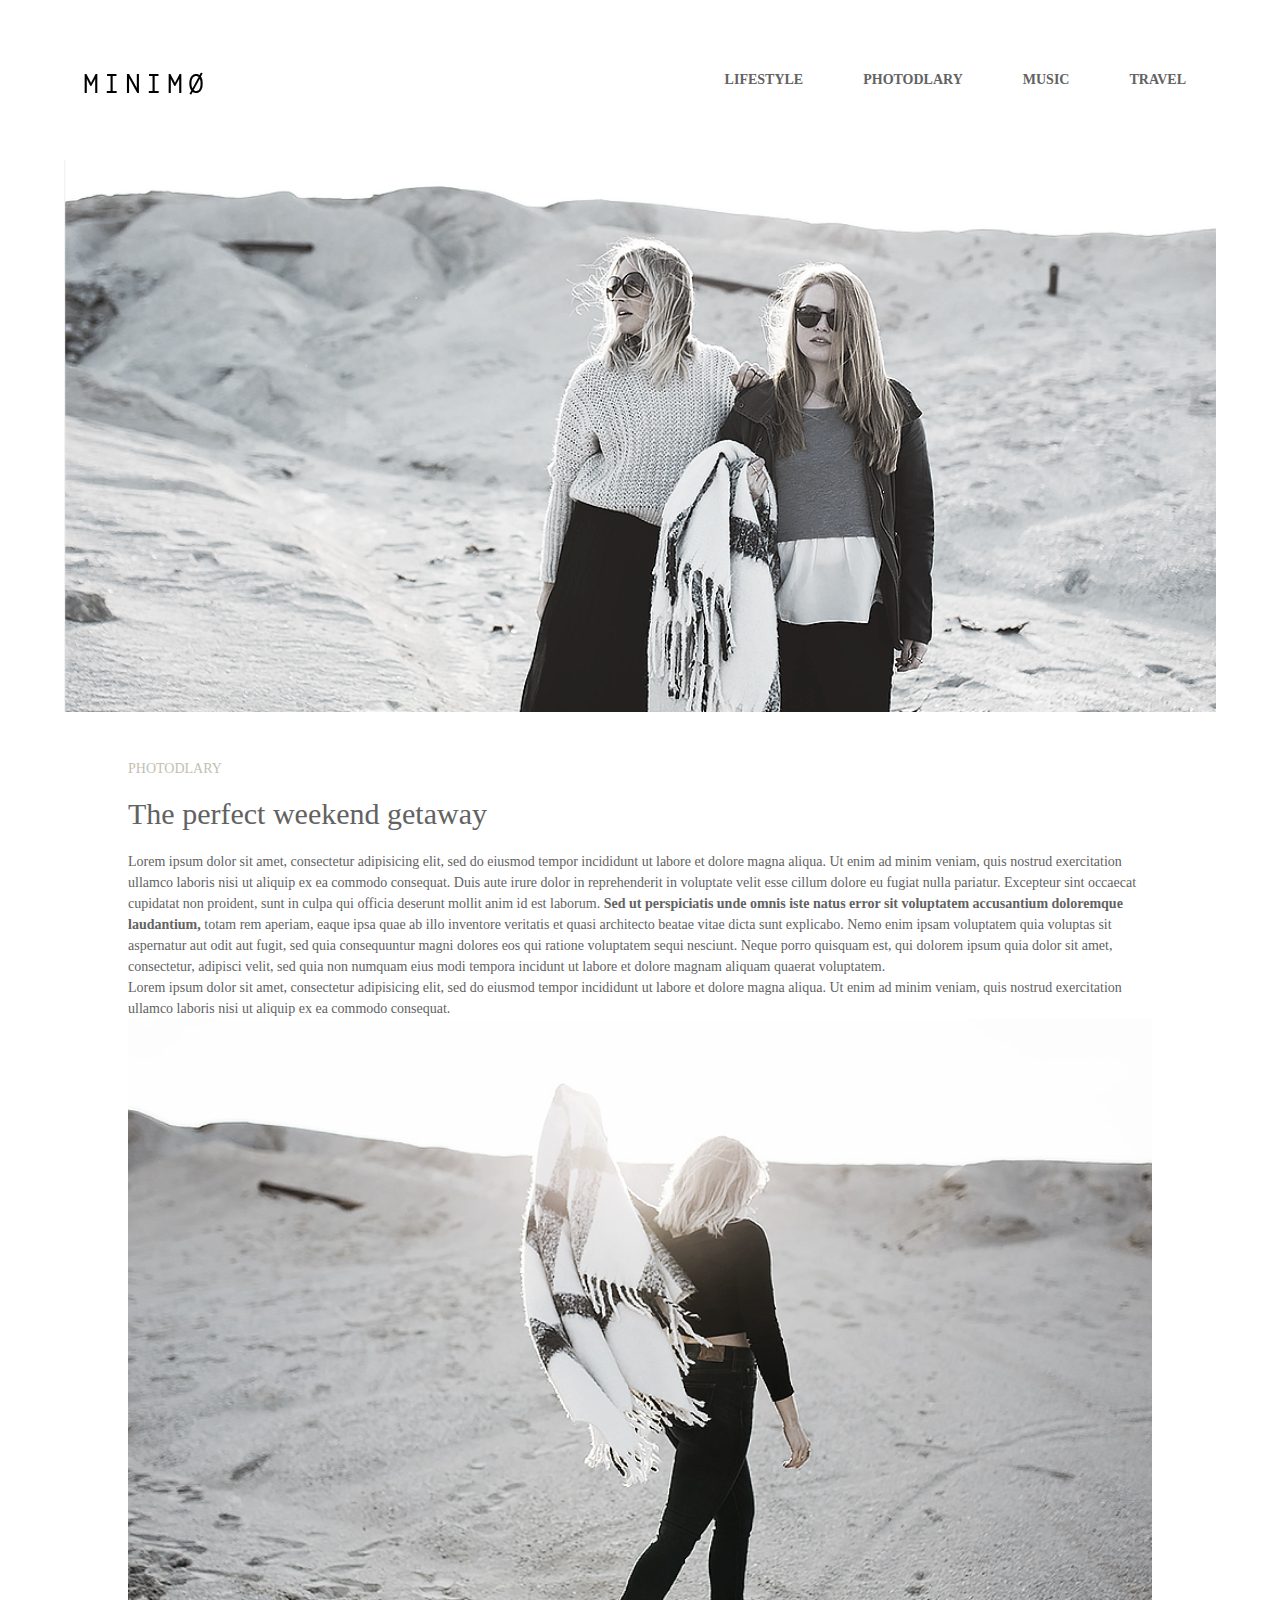
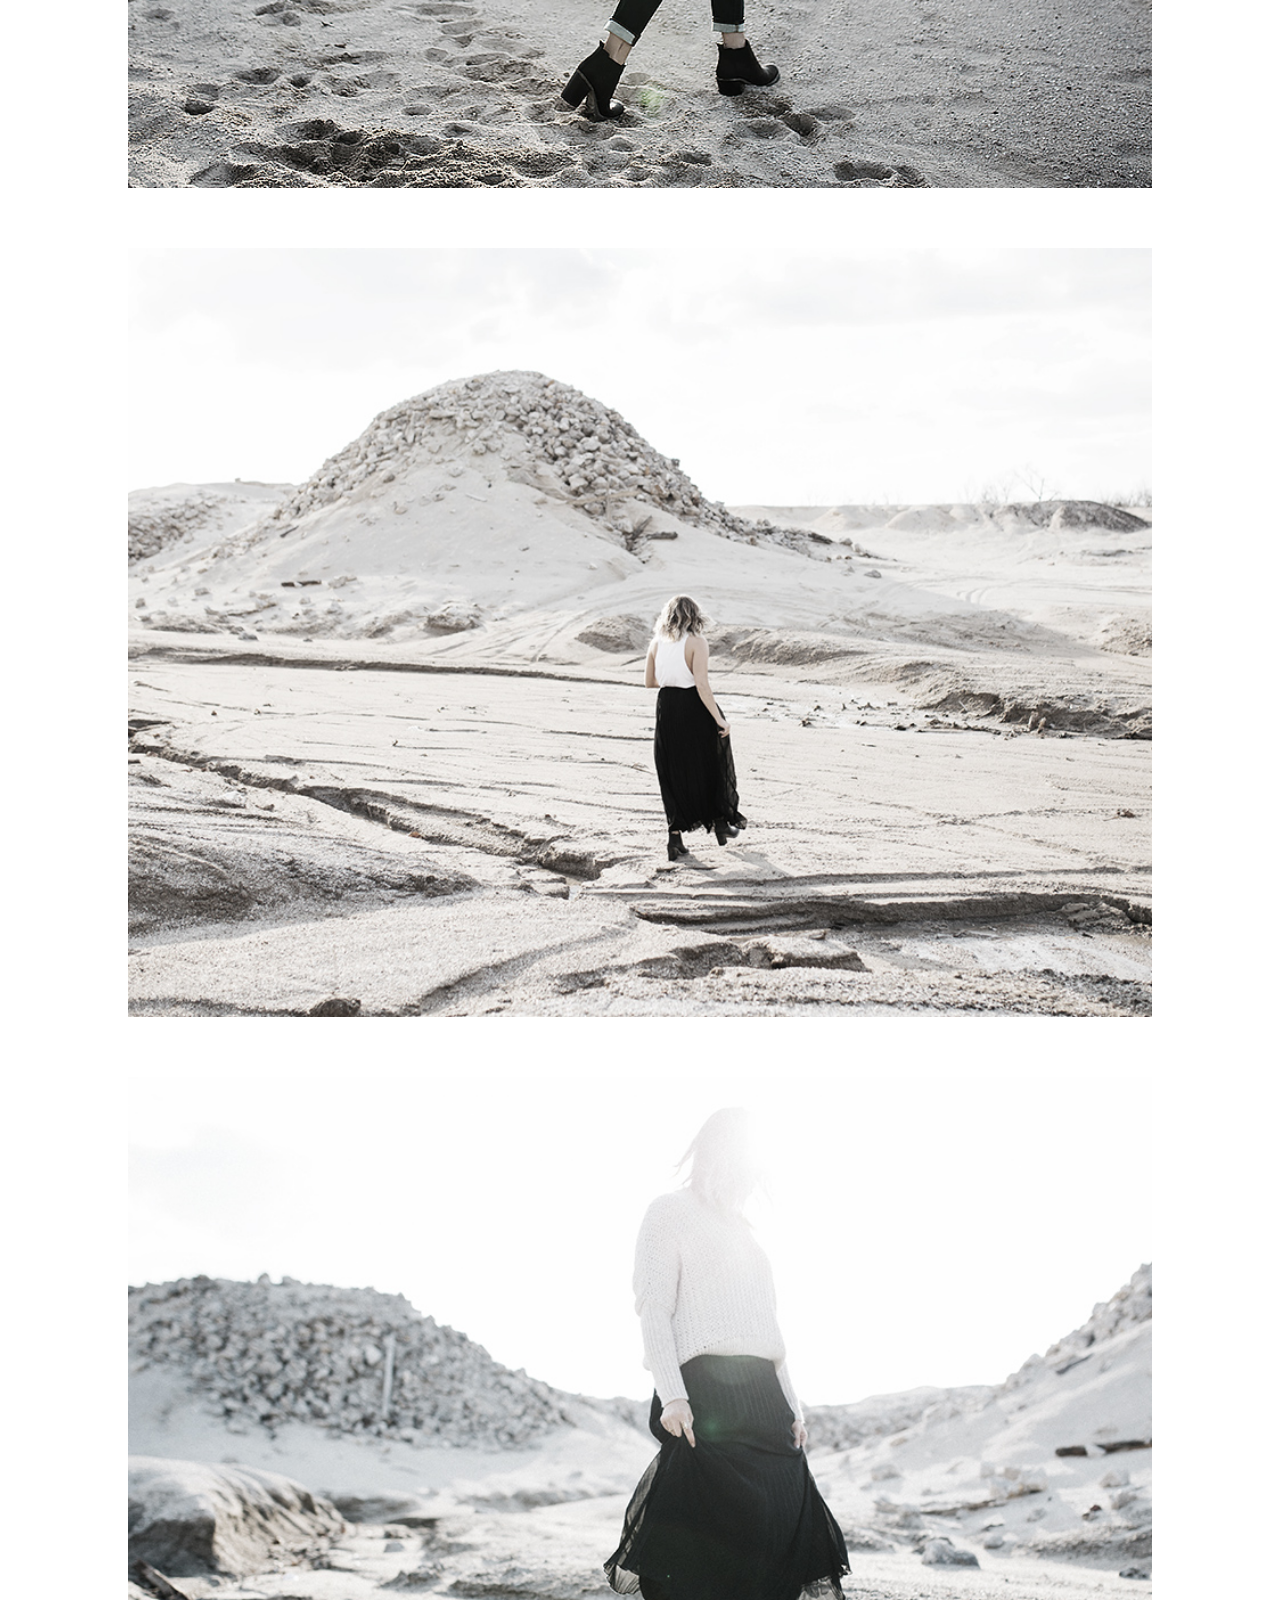
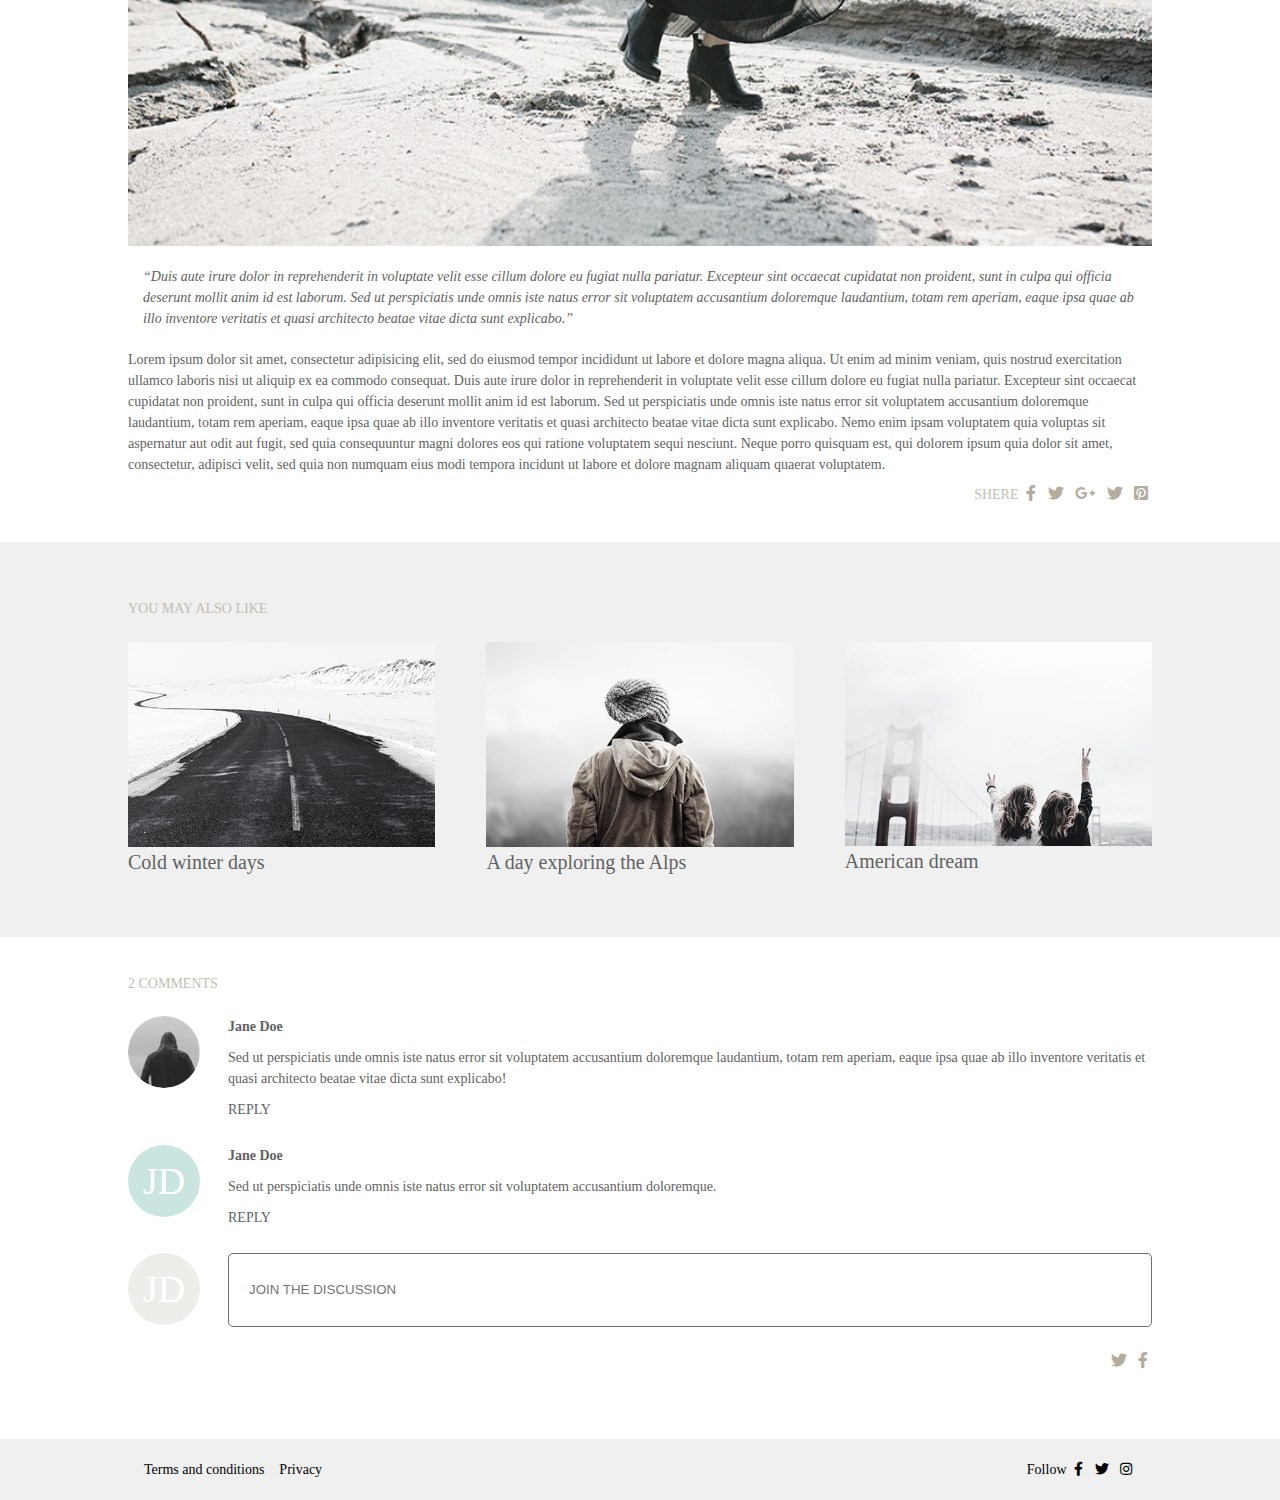
==== commit b43b74ad: "retina" ====
--- a/full-size.html
+++ b/full-size.html
@@ -45,7 +45,7 @@
             </ul>
         </div>
         <section class="top-pic">
-            <img src="img/cover_image.png" alt="">
+            <img src="img/cover_image.png" srcset="img/cover_image.png 1x, img/cover_image@2x.jpg 2x" alt="">
         </section>
 
         <section class="photodiary">
@@ -80,9 +80,9 @@
                     dolore magna aliqua. Ut enim ad minim veniam,
                     quis nostrud exercitation ullamco laboris nisi ut aliquip ex ea commodo consequat.
                 </p>
-                <img class="mb-60" src="img/cover-image2.png" alt="">
-                <img class="mb-60" src="img/Rettangolo 12.png" alt="">
-                <img src="img/cover_image4.png" alt="砂漠を歩く女性の写真">
+                <img class="mb-60" src="img/cover-image2.jpg" srcset="img/cover-image2.jpg 1x, img/cover-image2@2x.jpg 2x" alt="砂漠を歩く女">
+                <img class="mb-60" src="img/cover-image3.jpg" srcset="img/cover-image3.jpg 1x, img/cover-image3@2x.jpg 2x" alt="砂漠を歩く女">
+                <img src="img/cover-image4.jpg" srcset="img/cover-image4.jpg 1x, img/cover-image4@2x.jpg 2x" alt="砂漠を歩く女">
                 <div class="itaric-wrapper">
                     <i>
                         “Duis aute irure dolor in reprehenderit in voluptate velit esse cillum dolore eu fugiat nulla
@@ -143,15 +143,15 @@
                 <h2 class="section-ttl">YOU MAY ALSO LIKE</h2>
                 <div class="flex-wrapper">
                     <a href="#" class="recommend-content">
-                        <img src="img/image6.png" alt="">
+                        <img src="img/image6.png" srcset="img/image6.png 1x, img/image6@2x.jpg 2x" alt="凍結した道路">
                         <h3>Cold winter days</h3>
                     </a>
                     <a href="#" class="recommend-content">
-                        <img src="img/image4.png" alt="">
+                        <img src="img/image4.png" srcset="img/image4.png 1x, img/image4@2x.jpg 2x" alt="boy">
                         <h3>A day exploring the Alps</h3>
                     </a>
                     <a href="#" class="recommend-content">
-                        <img src="img/image3.png" alt="">
+                        <img src="img/image3.png" srcset="img/image3.png 1x, img/image3@2x.jpg 2x" alt="two girls">
                         <h3>American dream</h3>
                     </a>
                 </div>
